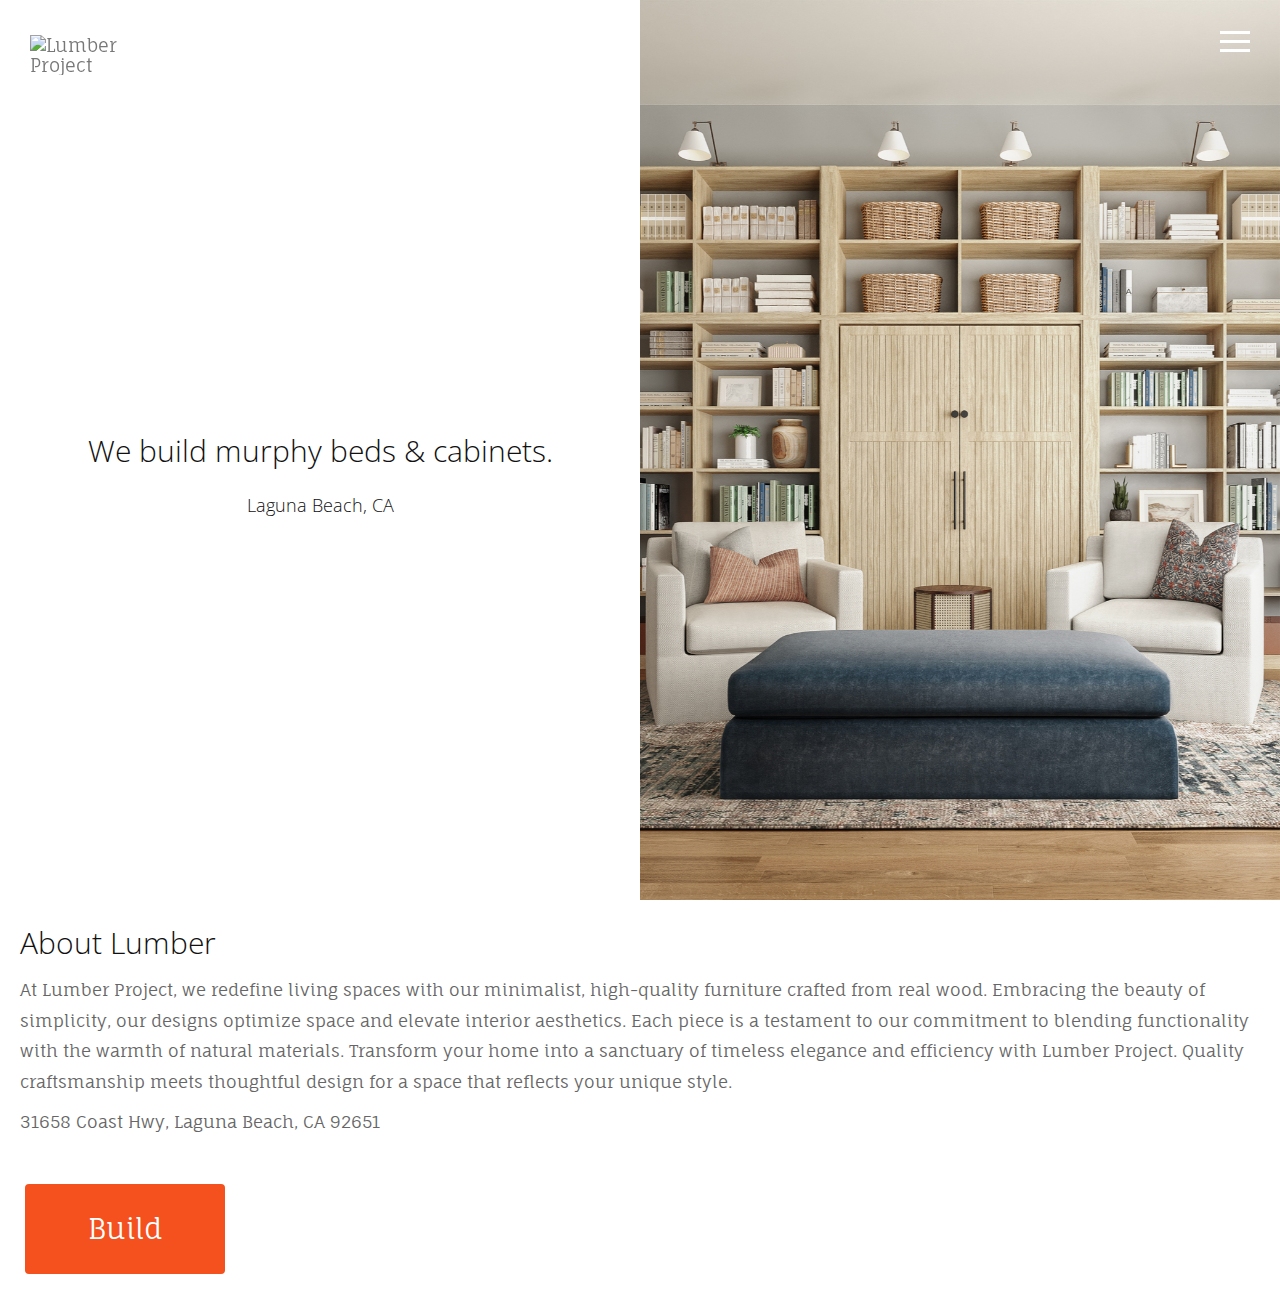
==== index.html @ fd53b2bb "Add files via upload" ====
<!DOCTYPE html>
<html lang="en">
   <head>
      <meta charset="utf-8">
      <meta http-equiv="X-UA-Compatible" content="IE=edge">
      <meta name="viewport" content="width=device-width, height=device-height, initial-scale=1.0, user-scalable=yes, maximum-scale=5.0">
      <meta name="description" content="Handmade murphy beds in Southern California">
      <meta name="author" content="Lumber Project">

      <title>Lumber Project | Murphy Beds</title>
      <!-- Css -->
      <link href="css/bootstrap.css" rel="stylesheet">
      <link href="css/style.css" rel="stylesheet">
   </head>
   <body>   
      <nav class="navbar navbar-default navbar-fixed-top">
         <div class="col-md-12">
            <div class="nav">
               <button class="btn-nav">
               <span class="icon-bar inverted top"></span>
               <span class="icon-bar inverted middle"></span>
               <span class="icon-bar inverted bottom"></span>
               </button>
            </div>
            <a class="navbar-brand" href="index.html">
               <!-- change the size of the logo-->
               <!---<img="logo" src="logo.png" alt="logo"> -->
               <img src="logo.jpg" alt="Lumber Project" />
            </a>
            <div class="nav-content hideNav hidden">
               <ul class="nav-list vcenter">
                  <li class="nav-item"><a class="item-anchor" href="index.html">Home</a></li>
                  <li class="nav-item"><a class="item-anchor" href="about.html">About Me</a></li>
                  <li class="nav-item"><a class="item-anchor" href="portfolio.html">Portfolio</a></li>
                  <li class="nav-item"><a class="item-anchor" href="contact.html">Contact</a></li>
               </ul>
            </div>
         </div>
      </nav>
      <!-- Header -->
      <div class="span12">
         <div class="col-md-6 no-gutter text-center fill">
            <h2 class="vcenter">We build murphy beds & cabinets.</h2>
            <h4 class="vcenter">Laguna Beach, CA</h4>
         </div>
         <div class="col-md-6 no-gutter text-center">
            <div id="header" data-speed="1" data-type="background">
               <div id="headslide" class="carousel slide" data-ride="carousel">
                  <div class="carousel-inner" role="listbox">
                     <div class="item active">
                        <img src="img/5.jpeg" alt="Slide">
                     </div>
                     <div class="item">
                        <img src="img/cabinet_1.jpg" alt="Slide">
                     </div>
                     <div class="item">
                        <img src="img/MB_1.jpg" alt="Slide">
                     </div>
                     <div class="item">
                     <imsrc="img/.jpg" alt="Slide">
                     </div>
                  </div>
               </div>
            </div>
         </div>
      </div>
      <div style="clear:both;"></div>
      <!-- script -->
      <script src="js/jquery.js"></script>
      <script src="js/bootstrap.min.js"></script>
      <script src="js/menu-color.js"></script>
      <script src="js/modernizr.js"></script>
      <script src="js/script.js"></script>
      <footer>
         <h2 class="Footer__Title Heading u-h6">About Lumber</h2><div class="Footer__Content Rte">
                              <p>At Lumber Project, we redefine living spaces with our minimalist, high-quality furniture crafted from real wood. Embracing the beauty of simplicity, our designs optimize space and elevate interior aesthetics. Each piece is a testament to our commitment to blending functionality with the warmth of natural materials. Transform your home into a sanctuary of timeless elegance and efficiency with Lumber Project. Quality craftsmanship meets thoughtful design for a space that reflects your unique style.</p><p><a href="https://goo.gl/maps/4nCRevQyBe26H1yK9" target="_blank" title="Lumber Project - 31658 Coast Hwy, Laguna Beach, CA 92651">31658 Coast Hwy, Laguna Beach, CA 92651</a></p>
            </div>
            <br>
               <div>
                  <style>
                     .button {
                       display: center;
                       border-radius: 4px;
                       background-color: #f4511e;
                       border: none;
                       color: #FFFFFF;
                       text-align: center;
                       font-size: 28px;
                       padding: 20px;
                       width: 200px;
                       transition: all 0.5s;
                       cursor: pointer;
                       margin: 5px;
                     }
                     
                     .button span {
                       cursor: pointer;
                       display: inline-block;
                       position: relative;
                       transition: 0.5s;
                     }
                     
                     .button span:after {
                       content: '\00bb';
                       position: absolute;
                       opacity: 0;
                       top: 0;
                       right: -20px;
                       transition: 0.5s;
                     }
                     
                     .button:hover span {
                       padding-right: 25px;
                     }
                     
                     .button:hover span:after {
                       opacity: 1;
                       right: 0;
                     }
                     
                     </style>
                     </head>
                     <body>
                     
                     <a  href="https://forms.gle/JXFTvGYbe9v665p66" style="vertical-align:middle">
                        <button class= "button">Build</button>
                      </a> 
               </div>

          </footer>
          
          </div>
      </footer>
   </body>
</html>
---- css/style.css ----
@import url(https://fonts.googleapis.com/css?family=Open+Sans:400,300);
@import 'https://fonts.googleapis.com/css?family=Fauna+One';

/*---------- Global Style ----------*/

body {
    color: #222;
    font-family: 'Fauna One', serif;
    font-size: 17px;
    line-height: 1.8!important;
}
html {
    overflow-x: hidden;
}
h1,
h2,
h3,
h4,
h5,
h6 {
    font-family: 'Open Sans', sans-serif;
    font-weight: 200;
    color: #111;
    line-height: 1.5em;
    margin-top: 0;
}
p {
    font-family: 'Fauna One', serif;
    font-weight: 300;
    margin-top: 1px;
}
p,
ul,
li {
    color: #666;
}
section {
    padding-top: 185px;
    padding-bottom: 185px;
}
.no-gutter {
    padding-right: 0;
    padding-left: 0;
}
a,
a:link {
    color: #666;
}
a:hover,
a:focus,
a:visited {
    color: #666;
    text-decoration: none;
}
.vcenter {
    position: relative;
    top: 50%;
    transform: translateY(-50%);
    -webkit-transform: translateY(-50%);
    -ms-transform: translateY(-50%);
}
.fill {
    height: 100vh;
}
.margin-top-05 {
    margin-top: 0.5em;
}
.margin-top-10 {
    margin-top: 1.0em;
}
.margin-top-15 {
    margin-top: 1.5em;
}
.margin-top-20 {
    margin-top: 2.0em;
}
.margin-top-25 {
    margin-top: 2.5em;
}
.margin-top-30 {
    margin-top: 3.0em;
}
.margin-top-35 {
    margin-top: 3.5em;
}
.margin-top-40 {
    margin-top: 4.0em;
}
.margin-top-45 {
    margin-top: 4.5em;
}

/*---------- Navbar ----------*/

.nav {
    position: relative;
    width: auto;
    display: inline-block;
    border: none;
    float: right;
    z-index: 99999;
}
.navbar-fixed-top {
    padding-top: 10px;
}
.navbar-brand {
    padding-top: 25px;
}
.navbar-brand > img {
    max-width: 127px;
    z-index: 9999;
}
@media (max-width: 768px) {
    .navbar-brand {
        padding-left: 0px;
    }
}
.navbar-default {
    background-color: transparent;
    border-color: transparent;
}
.navbar-default.color-fill {
    background-color: #fff;
    border-color: transparent;
}
.btn-nav {
    background: transparent;
    border: none;
    padding: 15px;
    -webkit-transition: all .5s ease;
    -moz-transition: all .5s ease;
    -ms-transition: all .5s ease;
    -o-transition: all .5s ease;
    transition: all .5s ease;
    cursor: pointer;
    z-index: 99999;
}
@media (max-width: 768px) {
    .btn-nav {
        padding: 15px 0;
    }
}
.btn-nav:focus {
    outline: 0;
}
.icon-bar {
    display: block;
    margin: 6px 0;
    width: 30px;
    height: 3px;
    background-color: #222;
}
.icon-bar.inverted {
    background-color: #fff;
}
@media (max-width: 992px) {
    .icon-bar.inverted {
        background-color: #222;
    }
}
.opaque {
    background-color: #fff!important;
}
.btn-nav:hover .icon-bar {
    -webkit-transition: all 1s ease;
    -moz-transition: all 1s ease;
    -ms-transition: all 1s ease;
    -o-transition: all 1s ease;
    transition: all 1s ease;
    background-color: #555;
}
.nav-content {
    position: fixed;
    top: -100%;
    bottom: 0;
    left: 0;
    right: 0;
    background-color: rgba(255, 255, 255, 1);
    display: block;
    height: 100%;
    z-index: 9;
}
.nav-list {
    list-style: none;
    padding: 0;
    position: relative;
}
.item-anchor {
    color: #fff;
    font-size: 30px;
    font-weight: 100;
    position: relative;
    text-decoration: none;
    padding: 10px;
}
.item-anchor:hover,
.item-anchor:focus {
    color: #ffffff;
    -webkit-transition: all 1s ease;
    -moz-transition: all 1s ease;
    -ms-transition: all 1s ease;
    -o-transition: all 1s ease;
    transition: all 1s ease;
}
.item-anchor:hover:after,
.item-anchor:focus:after {
    width: 100%;
    background: #f7f7f7;
    -webkit-transition: all 1s ease;
    -moz-transition: all 1s ease;
    -ms-transition: all 1s ease;
    -o-transition: all 1s ease;
    transition: all 1s ease;
}
.nav-item {
    font-family: 'Open Sans', sans-serif;
    margin: 10px auto;
    text-align: center;
    color: #222;
}
.nav-item a:link,
.nav-item a:hover,
.nav-item a:focus {
    color: #222;
}
.nav-item a:hover,
.nav-item a:focus {
    border-bottom: 2px solid #222;
}
.animated {
    display: block;
    margin: 0 auto;
}
.animated:hover .icon-bar,
.animated:focus .icon-bar {
    background-color: #fff;
}
.animated:focus {
    cursor: pointer;
    z-index: 9999;
}
.middle {
    margin: 0 auto;
}
.icon-bar {
    -webkit-transition: all .7s ease;
    -moz-transition: all .7s ease;
    -ms-transition: all .7s ease;
    -o-transition: all .7s ease;
    transition: all .7s ease;
    z-index: 999999;
}
.animated .icon-bar {
    z-index: 999999;
    background-color: #222!important;
}
.animated .top {
    -webkit-transform: translateY(7px) rotateZ(45deg);
    -moz-transform: translateY(7px) rotateZ(45deg);
    -ms-transform: translateY(7px) rotateZ(45deg);
    -o-transform: translateY(7px) rotateZ(45deg);
    transform: translateY(7px) rotateZ(45deg);
}
.animated .bottom {
    -webkit-transform: translateY(-11px) rotateZ(-45deg);
    -moz-transform: translateY(-11px) rotateZ(-45deg);
    -ms-transform: translateY(-11px) rotateZ(-45deg);
    -o-transform: translateY(-11px) rotateZ(-45deg);
    transform: translateY(-11px) rotateZ(-45deg);
}
.animated .middle {
    width: 0;
}
@keyframes showNav {
    from {
        top: -100%;
    }
    to {
        top: 0;
    }
}
@-webkit-keyframes showNav {
    from {
        top: -100%;
    }
    to {
        top: 0;
    }
}
@-moz-keyframes showNav {
    from {
        top: -100%;
    }
    to {
        top: 0;
    }
}
@-o-keyframes showNav {
    from {
        top: -100%;
    }
    to {
        top: 0;
    }
}
.showNav {
    -webkit-animation: showNav 1s ease forwards;
    -moz-animation: showNav 1s ease forwards;
    -o-animation: showNav 1s ease forwards;
    animation: showNav 1s ease forwards;
}
@keyframes hideNav {
    from {
        top: 0;
    }
    to {
        top: -100%;
    }
}
@-webkit-keyframes hideNav {
    from {
        top: 0;
    }
    to {
        top: -100%;
    }
}
@-moz-keyframes hideNav {
    from {
        top: 0;
    }
    to {
        top: -100%;
    }
}
@-o-keyframes hideNav {
    from {
        top: 0;
    }
    to {
        top: -100%;
    }
}
.hideNav {
    -webkit-animation: hideNav 1s ease forwards;
    -moz-animation: hideNav 1s ease forwards;
    -o-animation: hideNav 1s ease forwards;
    animation: hideNav 1s ease forwards;
}
.hidden {
    display: none;
}

/*---------- Menu Icon Animation ----------*/

.navbar-toggle * {
    -ms-transition: all 0.4s ease;
    -webkit-transition: all 0.4s ease;
    -moz-transition: all 0.4s ease;
    -o-transition: all 0.4s ease;
    transition: all 0.4s ease;
}
.navbar-toggle {
    border: medium none;
    border-radius: 0;
    color: #fff;
    cursor: pointer;
    height: 50px;
    padding: 16px;
    width: 50px;
    float: right;
    margin-top: 0px;
    margin-bottom: 0px;
}
.navbar-default .navbar-toggle:hover,
.navbar-default .navbar-toggle:focus {
    background-color: #fff;
}
.navbar-default .navbar-toggle,
.navbar-default .navbar-collapse,
.navbar-default .navbar-form {
    border-color: #fff;
}
.navbar-toggle span {
    width: 25px;
    height: 3px;
    margin-bottom: 5px;
    background-color: #222;
    display: block;
}
.navbar-toggle span.bar1 {
    -ms-transform: rotate(45deg);
    -webkit-transform: rotate(45deg);
    -moz-transform: rotate(45deg);
    -o-transform: rotate(45deg);
    transform: rotate(45deg);
    -ms-transform-origin: 1px 3px;
    -webkit-transform-origin: 1px 3px;
    -moz-transform-origin: 1px 3px;
    -o-transform-origin: 1px 3px;
    transform-origin: 1px 3px;
    width: 31px;
}
.navbar-toggle span.bar2 {
    -ms-transform: rotate(-360deg) scale(0);
    -webkit-transform: rotate(-360deg) scale(0);
    -moz-transform: rotate(-360deg) scale(0);
    -o-transform: rotate(-360deg) scale(0);
    transform: rotate(-360deg) scale(0);
}
.navbar-toggle span.bar3 {
    -ms-transform: rotate(-45deg);
    -webkit-transform: rotate(-45deg);
    transform: rotate(-45deg);
    -ms-transform-origin: 8px 2px;
    -webkit-transform-origin: 8px 2px;
    transform-origin: 8px 2px;
    width: 31px;
}
.navbar-toggle.collapsed span.bar1,
.navbar-toggle.collapsed span.bar2,
.navbar-toggle.collapsed span.bar3,
.navbar-toggle.collapsed span.bar4 {
    -ms-transform: none;
    -webkit-transform: none;
    transform: none;
    width: 30px;
}

/*---------- Header ----------*/

#header {
    height: 50%;
    margin: 0 auto;
    position: relative;
    color: #fff;
    text-align: center;
    background-size: cover;
}
#headslide {
    position: relative;
}
#headslide .img-responsive,
#headslide .thumbnail > img,
#headslide .thumbnail a > img,
#headslide .carousel-inner > .item > img,
#headslide .carousel-inner > .item > a > img {
    height: 100vh;
    max-width: none;
    object-fit: cover;
    width: 100%;
}
#header h1,
#header p {
    color: #fff;
}
#header h1 {
    font-size: 3.5em;
}
#header p {
    font-size: 1.5em;
}

/*---------- Portfolio ----------*/

#portfolio {
    padding-top: 185px;
}
.background-image-holder {
    background-attachment: scroll;
    background-clip: border-box;
    background-origin: padding-box;
    background-position: 50% 50% !important;
    background-repeat: repeat;
    background-size: cover !important;
    height: 100%;
    left: 0;
    top: 0;
    transition: all 0.3s ease 0s;
    width: 100%;
    z-index: 1;
}
.background-image {
    height: 100%;
    width: 100%;
    object-fit: cover;
}
.square-thumbs li {
    height: 285px;
}
.lightbox-grid li {
    padding: 8px;
    float: left;
    opacity: 1;
    transition: all 0.3s ease 0s;
}
@media (max-width: 992px) {
    .lightbox-grid li  {
        padding: 8px 0;
    }
}
.lightbox-grid,
.lightbox-grid ul,
.lightbox-grid li {
    overflow: hidden;
    position: relative;
}
.portfolio-sorting {
    padding-left: 15px;
    font-family: 'Open Sans', sans-serif;
}
.portfolio-sorting li a:hover,
.portfolio-sorting li a.active {
    border-bottom: 2px solid #222;
}
.portfolio-item {
    margin-bottom: 30px;
}
.item {
    height: 100vh;
}
.item img {
    width: 100%;
    height: 100vh!important;
    object-fit: cover;
}
footer{
    padding: 20px;
}
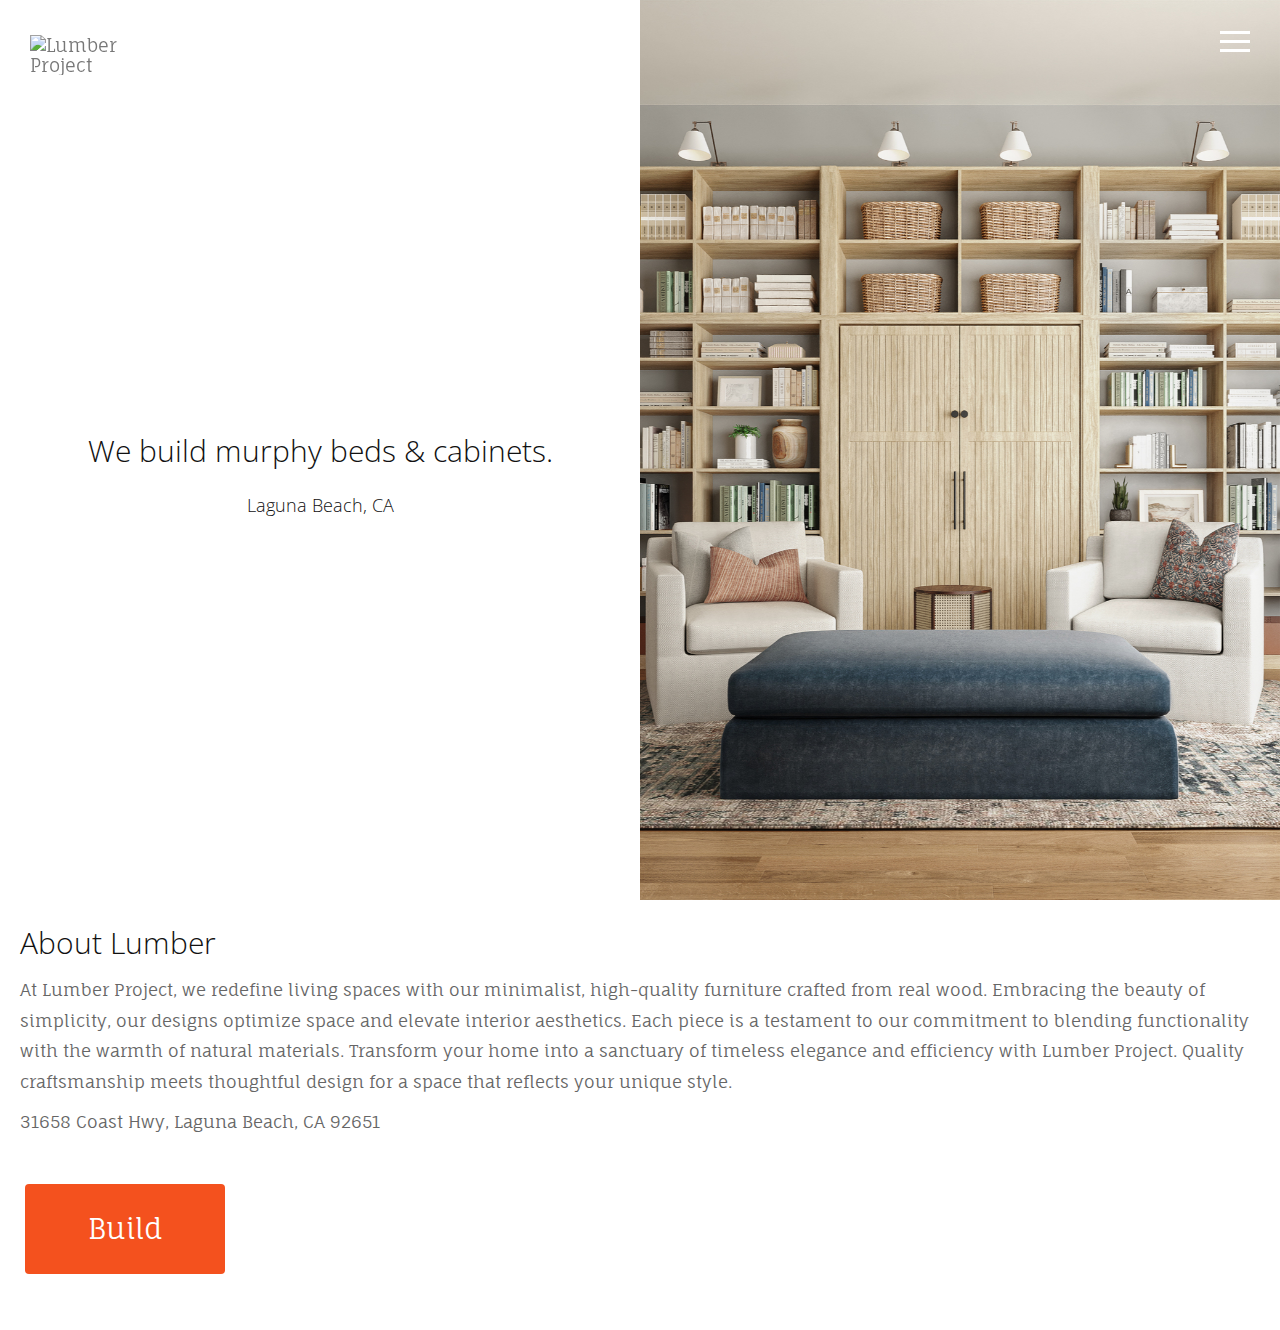
==== commit 6c496594: "Add files via upload" ====
--- a/index.html
+++ b/index.html
@@ -125,6 +125,8 @@
                      <a  href="https://forms.gle/JXFTvGYbe9v665p66" style="vertical-align:middle">
                         <button class= "button">Build</button>
                       </a> 
+                      <br>
+                      <br>
                </div>
 
           </footer>
